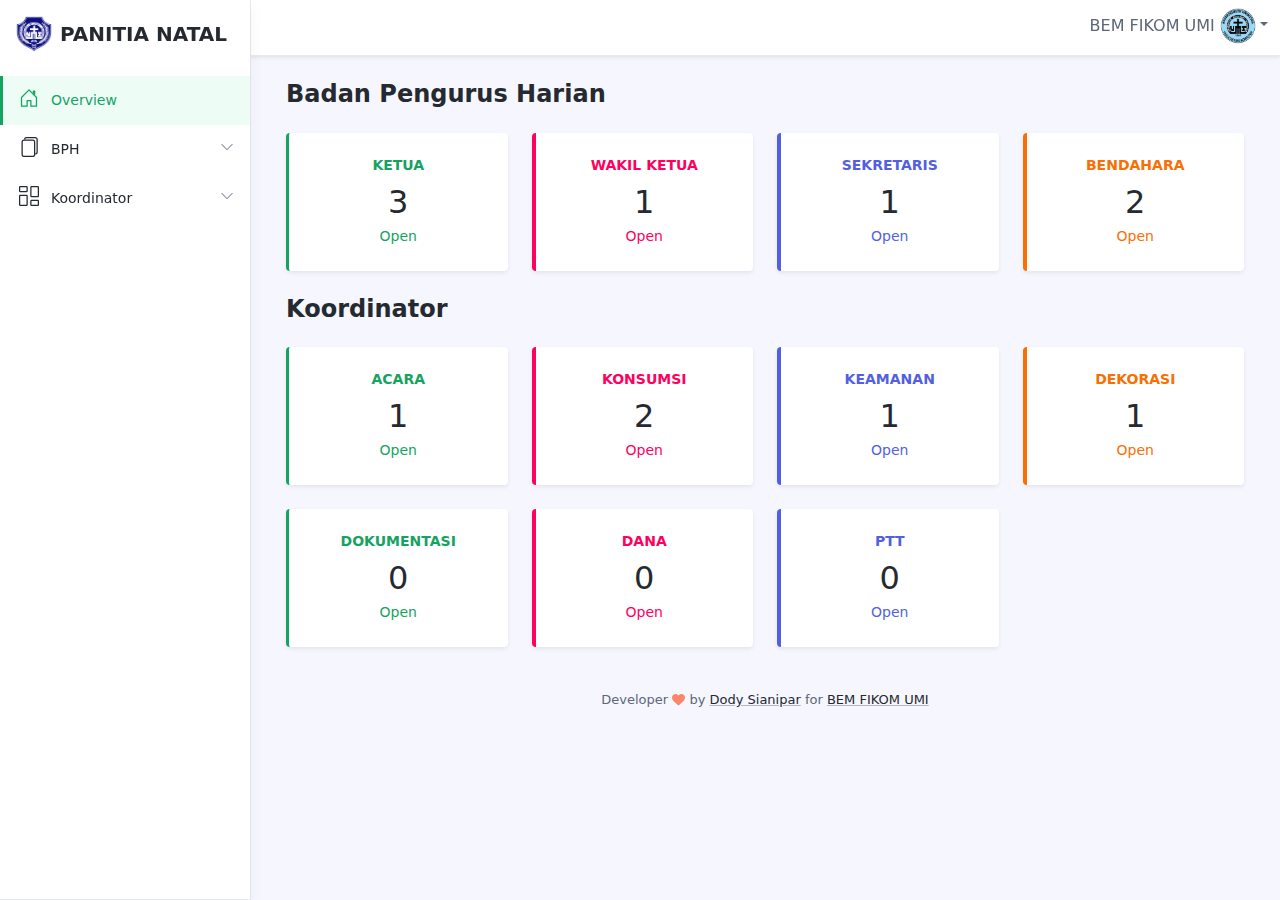
==== index.html @ 50129f96 "Profil Panitia Natal 2023" ====
<!DOCTYPE html>
<html lang="en">
  <head>
    <title>Panitia Natal</title>

    <!-- Meta -->
    <meta charset="utf-8" />
    <meta http-equiv="X-UA-Compatible" content="IE=edge" />
    <meta name="viewport" content="width=device-width, initial-scale=1.0" />

    <meta name="description" content="Portal - Bootstrap 5 Admin Dashboard Template For Developers" />
    <meta name="author" content="Xiaoying Riley at 3rd Wave Media" />
    <link rel="shortcut icon" href="logobem.ico" />

    <!-- FontAwesome JS-->
    <script defer src="assets/plugins/fontawesome/js/all.min.js"></script>

    <!-- App CSS -->
    <link id="theme-style" rel="stylesheet" href="assets/css/portal.css" />
  </head>

  <body class="app">
    <header class="app-header fixed-top">
      <div class="app-header-inner">
        <div class="container-fluid py-2">
          <div class="app-header-content">
            <div class="row justify-content-between align-items-center">
              <div class="col-auto">
                <a id="sidepanel-toggler" class="sidepanel-toggler d-inline-block d-xl-none" href="#">
                  <svg xmlns="http://www.w3.org/2000/svg" width="30" height="30" viewBox="0 0 30 30" role="img">
                    <title>Menu</title>
                    <path stroke="currentColor" stroke-linecap="round" stroke-miterlimit="10" stroke-width="2" d="M4 7h22M4 15h22M4 23h22"></path>
                  </svg>
                </a>
              </div>
              <div class="app-utilities col-auto">
                <div class="app-utility-item app-user-dropdown dropdown">
                  <a class="dropdown-toggle" id="user-dropdown-toggle" data-bs-toggle="dropdown" href="#" role="button" aria-expanded="false"> BEM FIKOM UMI <img src="assets/images/logobem.png" alt="user profile" /></a>
                </div>
                <!--//app-user-dropdown-->
              </div>
              <!--//app-utilities-->
            </div>
            <!--//row-->
          </div>
          <!--//app-header-content-->
        </div>
        <!--//container-fluid-->
      </div>
      <!--//app-header-inner-->
      <div id="app-sidepanel" class="app-sidepanel sidepanel-hidden">
        <div id="sidepanel-drop" class="sidepanel-drop"></div>
        <div class="sidepanel-inner d-flex flex-column">
          <a href="#" id="sidepanel-close" class="sidepanel-close d-xl-none">&times;</a>
          <div class="app-branding">
            <a class="app-logo" href="index.html"><img class="logo-icon me-2" src="assets/images/logoumi.png" alt="logo" /><span class="logo-text">PANITIA NATAL</span></a>
          </div>
          <!--//app-branding-->

          <nav id="app-nav-main" class="app-nav app-nav-main flex-grow-1">
            <ul class="app-menu list-unstyled accordion" id="menu-accordion">
              <li class="nav-item">
                <!--//Bootstrap Icons: https://icons.getbootstrap.com/ -->
                <a class="nav-link active" href="index.html">
                  <span class="nav-icon">
                    <svg width="1em" height="1em" viewBox="0 0 16 16" class="bi bi-house-door" fill="currentColor" xmlns="http://www.w3.org/2000/svg">
                      <path
                        fill-rule="evenodd"
                        d="M7.646 1.146a.5.5 0 0 1 .708 0l6 6a.5.5 0 0 1 .146.354v7a.5.5 0 0 1-.5.5H9.5a.5.5 0 0 1-.5-.5v-4H7v4a.5.5 0 0 1-.5.5H2a.5.5 0 0 1-.5-.5v-7a.5.5 0 0 1 .146-.354l6-6zM2.5 7.707V14H6v-4a.5.5 0 0 1 .5-.5h3a.5.5 0 0 1 .5.5v4h3.5V7.707L8 2.207l-5.5 5.5z"
                      />
                      <path fill-rule="evenodd" d="M13 2.5V6l-2-2V2.5a.5.5 0 0 1 .5-.5h1a.5.5 0 0 1 .5.5z" />
                    </svg>
                  </span>
                  <span class="nav-link-text">Overview</span> </a
                ><!--//nav-link-->
              </li>
              <!--//nav-item-->

              <!--//nav-item-->
              <li class="nav-item has-submenu">
                <!--//Bootstrap Icons: https://icons.getbootstrap.com/ -->
                <a class="nav-link submenu-toggle" href="#" data-bs-toggle="collapse" data-bs-target="#submenu-1" aria-expanded="false" aria-controls="submenu-1">
                  <span class="nav-icon">
                    <!--//Bootstrap Icons: https://icons.getbootstrap.com/ -->
                    <svg width="1em" height="1em" viewBox="0 0 16 16" class="bi bi-files" fill="currentColor" xmlns="http://www.w3.org/2000/svg">
                      <path fill-rule="evenodd" d="M4 2h7a2 2 0 0 1 2 2v10a2 2 0 0 1-2 2H4a2 2 0 0 1-2-2V4a2 2 0 0 1 2-2zm0 1a1 1 0 0 0-1 1v10a1 1 0 0 0 1 1h7a1 1 0 0 0 1-1V4a1 1 0 0 0-1-1H4z" />
                      <path d="M6 0h7a2 2 0 0 1 2 2v10a2 2 0 0 1-2 2v-1a1 1 0 0 0 1-1V2a1 1 0 0 0-1-1H6a1 1 0 0 0-1 1H4a2 2 0 0 1 2-2z" />
                    </svg>
                  </span>
                  <span class="nav-link-text">BPH</span>
                  <span class="submenu-arrow">
                    <svg width="1em" height="1em" viewBox="0 0 16 16" class="bi bi-chevron-down" fill="currentColor" xmlns="http://www.w3.org/2000/svg">
                      <path fill-rule="evenodd" d="M1.646 4.646a.5.5 0 0 1 .708 0L8 10.293l5.646-5.647a.5.5 0 0 1 .708.708l-6 6a.5.5 0 0 1-.708 0l-6-6a.5.5 0 0 1 0-.708z" />
                    </svg> </span
                  ><!--//submenu-arrow--> </a
                ><!--//nav-link-->
                <div id="submenu-1" class="collapse submenu submenu-1" data-bs-parent="#menu-accordion">
                  <ul class="submenu-list list-unstyled">
                    <li class="submenu-item"><a class="submenu-link" href="ketua.html">Ketua</a></li>
                    <li class="submenu-item"><a class="submenu-link" href="waket.html">Wakil Ketua</a></li>
                    <li class="submenu-item"><a class="submenu-link" href="sekretaris.html">Sekretaris</a></li>
                    <li class="submenu-item"><a class="submenu-link" href="bendahara.html">Bendahara</a></li>
                  </ul>
                </div>
              </li>

              <!--//nav-item-->
              <li class="nav-item has-submenu">
                <!--//Bootstrap Icons: https://icons.getbootstrap.com/ -->
                <a class="nav-link submenu-toggle" href="#" data-bs-toggle="collapse" data-bs-target="#submenu-2" aria-expanded="false" aria-controls="submenu-2">
                  <span class="nav-icon">
                    <!--//Bootstrap Icons: https://icons.getbootstrap.com/ -->
                    <svg width="1em" height="1em" viewBox="0 0 16 16" class="bi bi-columns-gap" fill="currentColor" xmlns="http://www.w3.org/2000/svg">
                      <path
                        fill-rule="evenodd"
                        d="M6 1H1v3h5V1zM1 0a1 1 0 0 0-1 1v3a1 1 0 0 0 1 1h5a1 1 0 0 0 1-1V1a1 1 0 0 0-1-1H1zm14 12h-5v3h5v-3zm-5-1a1 1 0 0 0-1 1v3a1 1 0 0 0 1 1h5a1 1 0 0 0 1-1v-3a1 1 0 0 0-1-1h-5zM6 8H1v7h5V8zM1 7a1 1 0 0 0-1 1v7a1 1 0 0 0 1 1h5a1 1 0 0 0 1-1V8a1 1 0 0 0-1-1H1zm14-6h-5v7h5V1zm-5-1a1 1 0 0 0-1 1v7a1 1 0 0 0 1 1h5a1 1 0 0 0 1-1V1a1 1 0 0 0-1-1h-5z"
                      />
                    </svg>
                  </span>
                  <span class="nav-link-text">Koordinator</span>
                  <span class="submenu-arrow">
                    <svg width="1em" height="1em" viewBox="0 0 16 16" class="bi bi-chevron-down" fill="currentColor" xmlns="http://www.w3.org/2000/svg">
                      <path fill-rule="evenodd" d="M1.646 4.646a.5.5 0 0 1 .708 0L8 10.293l5.646-5.647a.5.5 0 0 1 .708.708l-6 6a.5.5 0 0 1-.708 0l-6-6a.5.5 0 0 1 0-.708z" />
                    </svg> </span
                  ><!--//submenu-arrow--> </a
                ><!--//nav-link-->
                <div id="submenu-2" class="collapse submenu submenu-2" data-bs-parent="#menu-accordion">
                  <ul class="submenu-list list-unstyled">
                    <li class="submenu-item"><a class="submenu-link" href="acara.html">Acara</a></li>
                    <li class="submenu-item"><a class="submenu-link" href="konsumsi.html">Konsumsi</a></li>
                    <li class="submenu-item"><a class="submenu-link" href="keamanan.html">Keamanan</a></li>
                    <li class="submenu-item"><a class="submenu-link" href="dekorasi.html">Dekorasi</a></li>
                    <li class="submenu-item"><a class="submenu-link" href="dokumentasi.html">dokumentasi</a></li>
                    <li class="submenu-item"><a class="submenu-link" href="dana.html">dana</a></li>
                    <li class="submenu-item"><a class="submenu-link" href="ptt.html">ptt</a></li>
                  </ul>
                </div>
              </li>
            </ul>
            <!--//app-menu-->
          </nav>
          <!--//app-nav-->
          <div class="app-sidepanel-footer">
            <nav class="app-nav app-nav-footer">
              <ul class="app-menu footer-menu list-unstyled"></ul>
              <!--//footer-menu-->
            </nav>
          </div>
          <!--//app-sidepanel-footer-->
        </div>
        <!--//sidepanel-inner-->
      </div>
      <!--//app-sidepanel-->
    </header>
    <!--//app-header-->

    <div class="app-wrapper">
      <div class="app-content pt-3 p-md-3 p-lg-4">
        <div class="container-xl">
          <h1 class="app-page-title">Badan Pengurus Harian</h1>
          <div class="row g-4 mb-4">
            <div class="col-6 col-lg-3">
              <div class="app-card app-card-stat shadow-sm h-100 border-left-decoration">
                <div class="app-card-body p-3 p-lg-4">
                  <h4 class="stats-type mb-1" style="color: #15a362;" >Ketua</h4>
                  <div class="stats-figure">3</div>
                  <div class="stats-meta" style="color: #15a362;">Open</div>
                </div>
                <!--//app-card-body-->
                <a class="app-card-link-mask" href="ketua.html"></a>
              </div>
              <!--//app-card-->
            </div>
            <!--//col-->

            <div class="col-6 col-lg-3">
              <div class="app-card app-card-stat shadow-sm h-100 border-left-decoration2">
                <div class="app-card-body p-3 p-lg-4">
                  <h4 class="stats-type mb-1"  style="color: #FF0060;">Wakil Ketua</h4>
                  <div class="stats-figure">1</div>
                  <div class="stats-meta" style="color: #FF0060;">Open</div>
                </div>
                <!--//app-card-body-->
                <a class="app-card-link-mask" href="waket.html"></a>
              </div>
              <!--//app-card-->
            </div>
            <!--//col-->
            <div class="col-6 col-lg-3">
              <div class="app-card app-card-stat shadow-sm h-100 border-left-decoration3">
                <div class="app-card-body p-3 p-lg-4">
                  <h4 class="stats-type mb-1" style="color: #525FE1;">Sekretaris</h4>
                  <div class="stats-figure">1</div>
                  <div class="stats-meta " style="color: #525FE1;">Open</div>
                </div>
                <!--//app-card-body-->
                <a class="app-card-link-mask" href="sekretaris.html"></a>
              </div>
              <!--//app-card-->
            </div>
            <!--//col-->
            <div class="col-6 col-lg-3">
              <div class="app-card app-card-stat shadow-sm h-100 border-left-decoration4">
                <div class="app-card-body p-3 p-lg-4">
                  <h4 class="stats-type mb-1" style="color: #F86F03;">Bendahara</h4>
                  <div class="stats-figure">2</div>
                  <div class="stats-meta" style="color: #F86F03;">Open</div>
                </div>
                <!--//app-card-body-->
                <a class="app-card-link-mask" href="bendahara.html"></a>
              </div>
              <!--//app-card-->
            </div>
            <!--//col-->
          </div>

          <h1 class="app-page-title">Koordinator</h1>

          <div class="row g-4 mb-4">
            <div class="col-6 col-lg-3">
              <div class="app-card app-card-stat shadow-sm h-100 border-left-decoration">
                <div class="app-card-body p-3 p-lg-4">
                  <h4 class="stats-type mb-1" style="color: #15a362;">Acara</h4>
                  <div class="stats-figure">1</div>
                  <div class="stats-meta" style="color: #15a362;">Open</div>
                </div>
                <!--//app-card-body-->
                <a class="app-card-link-mask" href="acara.html"></a>
              </div>
              <!--//app-card-->
            </div>
            <!--//col-->

            <div class="col-6 col-lg-3">
              <div class="app-card app-card-stat shadow-sm h-100 border-left-decoration2">
                <div class="app-card-body p-3 p-lg-4">
                  <h4 class="stats-type mb-1"  style="color: #FF0060;">Konsumsi</h4>
                  <div class="stats-figure">2</div>
                  <div class="stats-meta " style="color: #FF0060;">Open</div>
                </div>
                <!--//app-card-body-->
                <a class="app-card-link-mask" href="konsumsi.html"></a>
              </div>
              <!--//app-card-->
            </div>
            <!--//col-->
            <div class="col-6 col-lg-3">
              <div class="app-card app-card-stat shadow-sm h-100 border-left-decoration3">
                <div class="app-card-body p-3 p-lg-4">
                  <h4 class="stats-type mb-1" style="color: #525FE1;">Keamanan</h4>
                  <div class="stats-figure">1</div>
                  <div class="stats-meta" style="color: #525FE1;">Open</div>
                </div>
                <!--//app-card-body-->
                <a class="app-card-link-mask" href="keamanan.html"></a>
              </div>
              <!--//app-card-->
            </div>
            <!--//col-->
            <div class="col-6 col-lg-3">
              <div class="app-card app-card-stat shadow-sm h-100 border-left-decoration4">
                <div class="app-card-body p-3 p-lg-4">
                  <h4 class="stats-type mb-1" style="color: #F86F03;">Dekorasi</h4>
                  <div class="stats-figure">1</div>
                  <div class="stats-meta" style="color: #F86F03;">Open</div>
                </div>
                <!--//app-card-body-->
                <a class="app-card-link-mask" href="dekorasi.html"></a>
              </div>
              <!--//app-card-->
            </div>
            <!--//col-->
          </div>

          <div class="row g-4 mb-4">
            <div class="col-6 col-lg-3">
              <div class="app-card app-card-stat shadow-sm h-100 border-left-decoration">
                <div class="app-card-body p-3 p-lg-4">
                  <h4 class="stats-type mb-1" style="color: #15a362;">Dokumentasi</h4>
                  <div class="stats-figure">0</div>
                  <div class="stats-meta" style="color: #15a362;">Open</div>
                </div>
                <!--//app-card-body-->
                <a class="app-card-link-mask" href="dokumentasi.html"></a>
              </div>
              <!--//app-card-->
            </div>
            <!--//col-->

            <div class="col-6 col-lg-3">
              <div class="app-card app-card-stat shadow-sm h-100 border-left-decoration2">
                <div class="app-card-body p-3 p-lg-4">
                  <h4 class="stats-type mb-1" style="color: #FF0060;">Dana</h4>
                  <div class="stats-figure">0</div>
                  <div class="stats-meta" style="color: #FF0060;">Open</div>
                </div>
                <!--//app-card-body-->
                <a class="app-card-link-mask" href="dana.html"></a>
              </div>
              <!--//app-card-->
            </div>
            <!--//col-->
            <div class="col-6 col-lg-3">
              <div class="app-card app-card-stat shadow-sm h-100 border-left-decoration3">
                <div class="app-card-body p-3 p-lg-4">
                  <h4 class="stats-type mb-1" style="color: #525FE1;">PTT</h4>
                  <div class="stats-figure">0</div>
                  <div class="stats-meta" style="color: #525FE1;">Open</div>
                </div>
                <!--//app-card-body-->
                <a class="app-card-link-mask" href="ptt.html"></a>
              </div>
              <!--//app-card-->
            </div>
            <!--//col-->
          </div>

          <footer class="app-footer">
            <div class="container text-center py-3">
              <!--/* This template is free as long as you keep the footer attribution link. If you'd like to use the template without the attribution link, you can buy the commercial license via our website: themes.3rdwavemedia.com Thank you for your support. :) */-->
              <small class="copyright"
                >Developer <span class="sr-only">love</span><i class="fas fa-heart" style="color: #fb866a"></i> by <a class="app-link" href="https://www.instagram.com/dody.sianipar04/?hl=id" target="_blank">Dody Sianipar</a> for
                <a class="app-link" href="https://www.instagram.com/bemfikomumi_/?hl=id" target="_blank">BEM FIKOM UMI</a></small
              >
            </div>
          </footer>
      <!--//app-footer-->
    </div>
    <!--//app-wrapper-->

    <!-- Javascript -->
    <script src="assets/plugins/popper.min.js"></script>
    <script src="assets/plugins/bootstrap/js/bootstrap.min.js"></script>

    <!-- Charts JS -->
    <script src="assets/plugins/chart.js/chart.min.js"></script>
    <script src="assets/js/index-charts.js"></script>

    <!-- Page Specific JS -->
    <script src="assets/js/app.js"></script>
  </body>
</html>
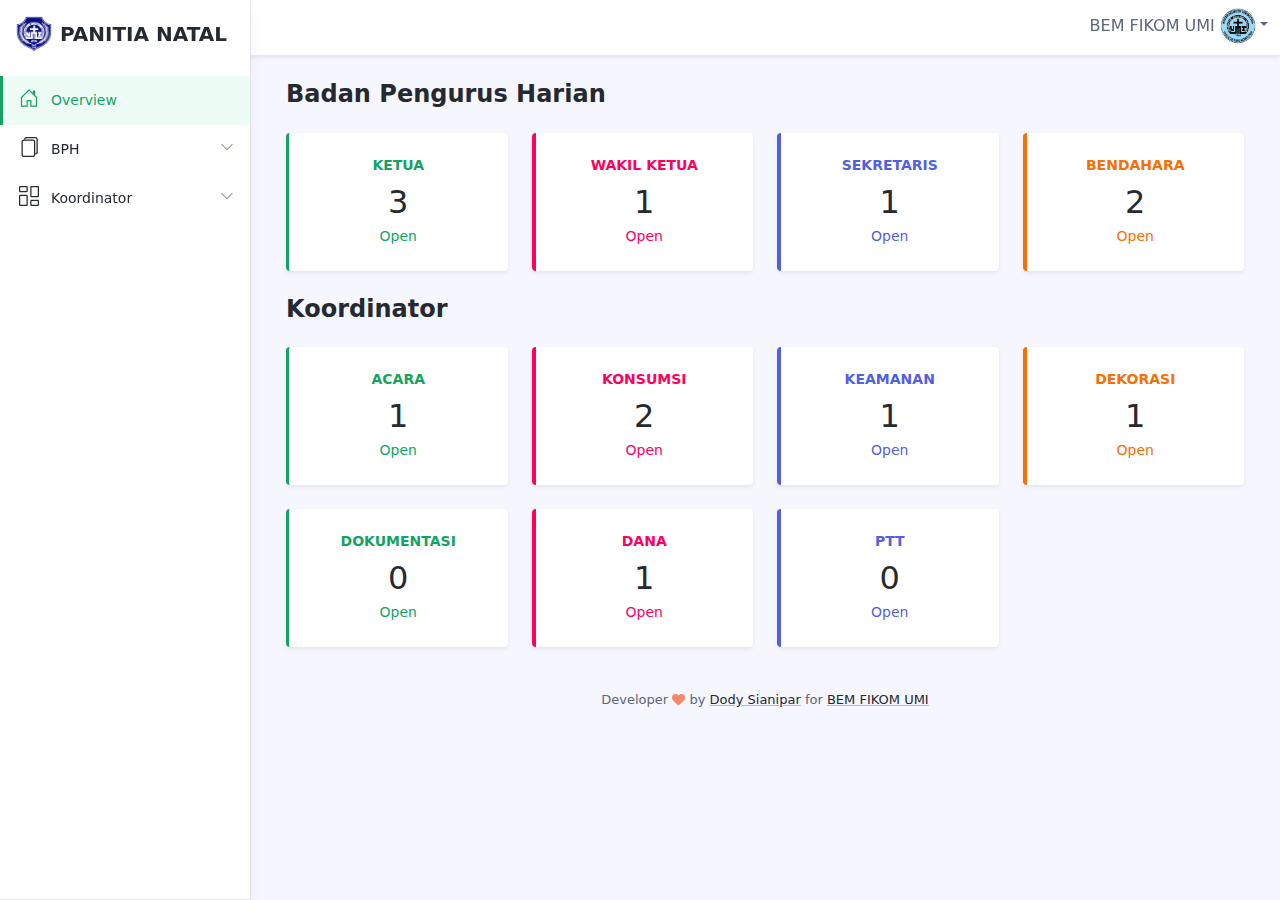
==== commit 920397a2: "Profil Panitia Natal 2023" ====
--- a/index.html
+++ b/index.html
@@ -291,7 +291,7 @@
               <div class="app-card app-card-stat shadow-sm h-100 border-left-decoration2">
                 <div class="app-card-body p-3 p-lg-4">
                   <h4 class="stats-type mb-1" style="color: #FF0060;">Dana</h4>
-                  <div class="stats-figure">0</div>
+                  <div class="stats-figure">1</div>
                   <div class="stats-meta" style="color: #FF0060;">Open</div>
                 </div>
                 <!--//app-card-body-->
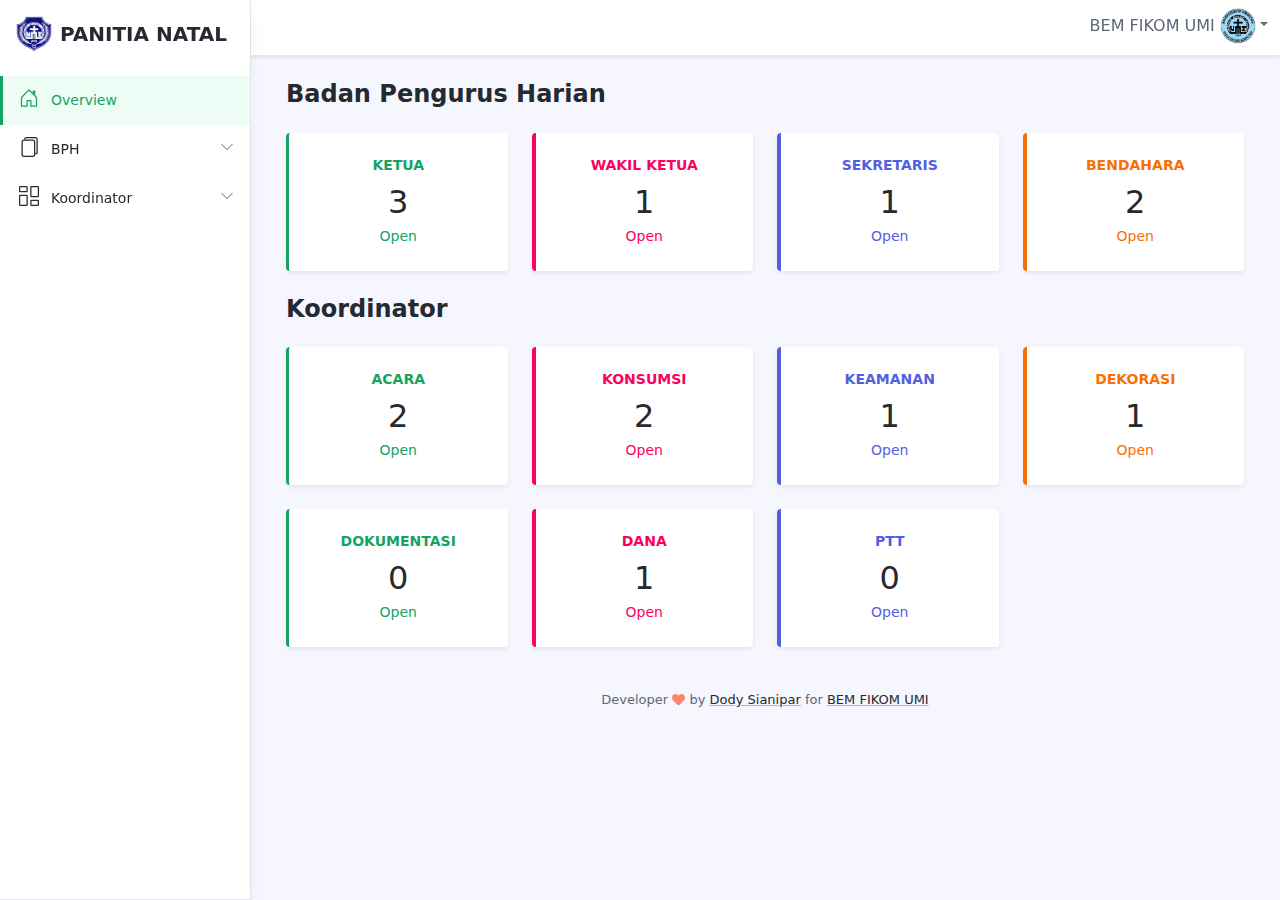
==== commit ad91766f: "Profil Panitia Natal 2023" ====
--- a/index.html
+++ b/index.html
@@ -130,9 +130,9 @@
                     <li class="submenu-item"><a class="submenu-link" href="konsumsi.html">Konsumsi</a></li>
                     <li class="submenu-item"><a class="submenu-link" href="keamanan.html">Keamanan</a></li>
                     <li class="submenu-item"><a class="submenu-link" href="dekorasi.html">Dekorasi</a></li>
-                    <li class="submenu-item"><a class="submenu-link" href="dokumentasi.html">dokumentasi</a></li>
-                    <li class="submenu-item"><a class="submenu-link" href="dana.html">dana</a></li>
-                    <li class="submenu-item"><a class="submenu-link" href="ptt.html">ptt</a></li>
+                    <li class="submenu-item"><a class="submenu-link" href="dokumentasi.html">Dokumentasi</a></li>
+                    <li class="submenu-item"><a class="submenu-link" href="dana.html">Dana</a></li>
+                    <li class="submenu-item"><a class="submenu-link" href="ptt.html">PTT</a></li>
                   </ul>
                 </div>
               </li>
@@ -221,7 +221,7 @@
               <div class="app-card app-card-stat shadow-sm h-100 border-left-decoration">
                 <div class="app-card-body p-3 p-lg-4">
                   <h4 class="stats-type mb-1" style="color: #15a362;">Acara</h4>
-                  <div class="stats-figure">1</div>
+                  <div class="stats-figure">2</div>
                   <div class="stats-meta" style="color: #15a362;">Open</div>
                 </div>
                 <!--//app-card-body-->
